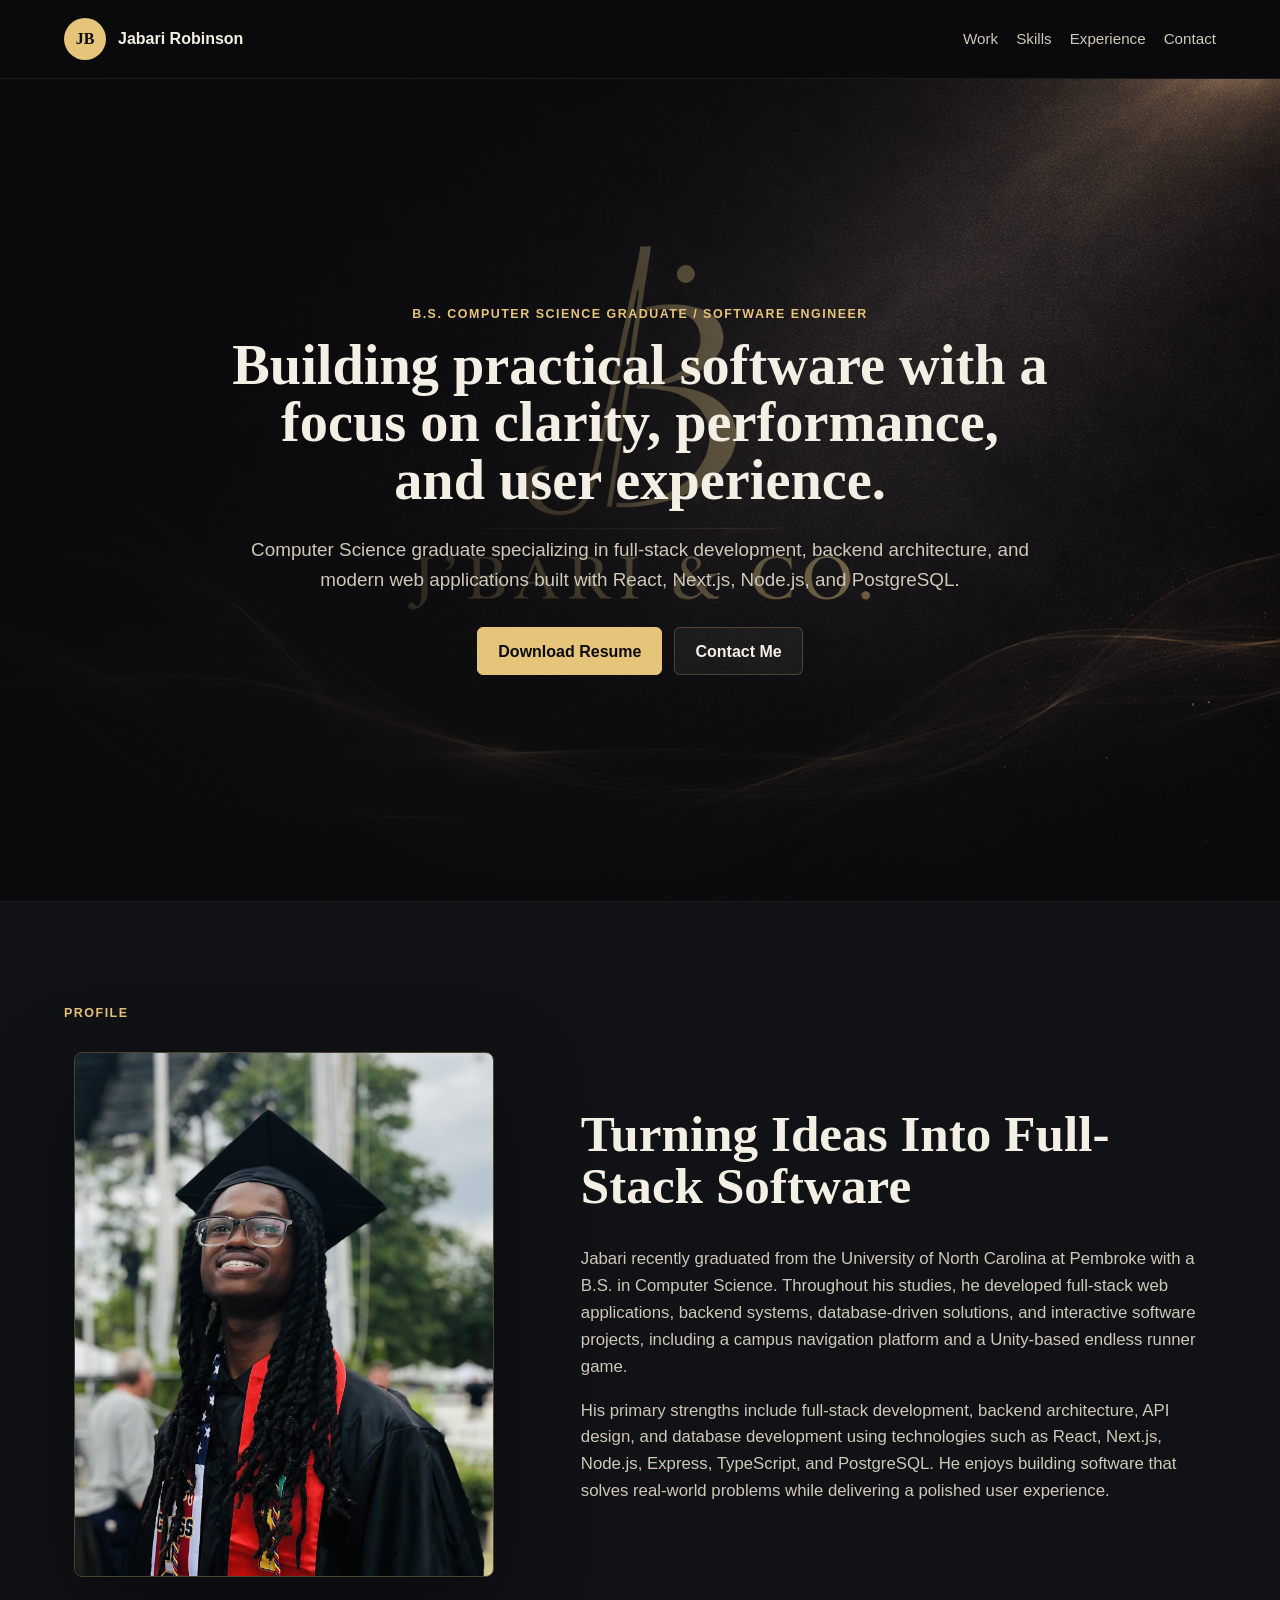
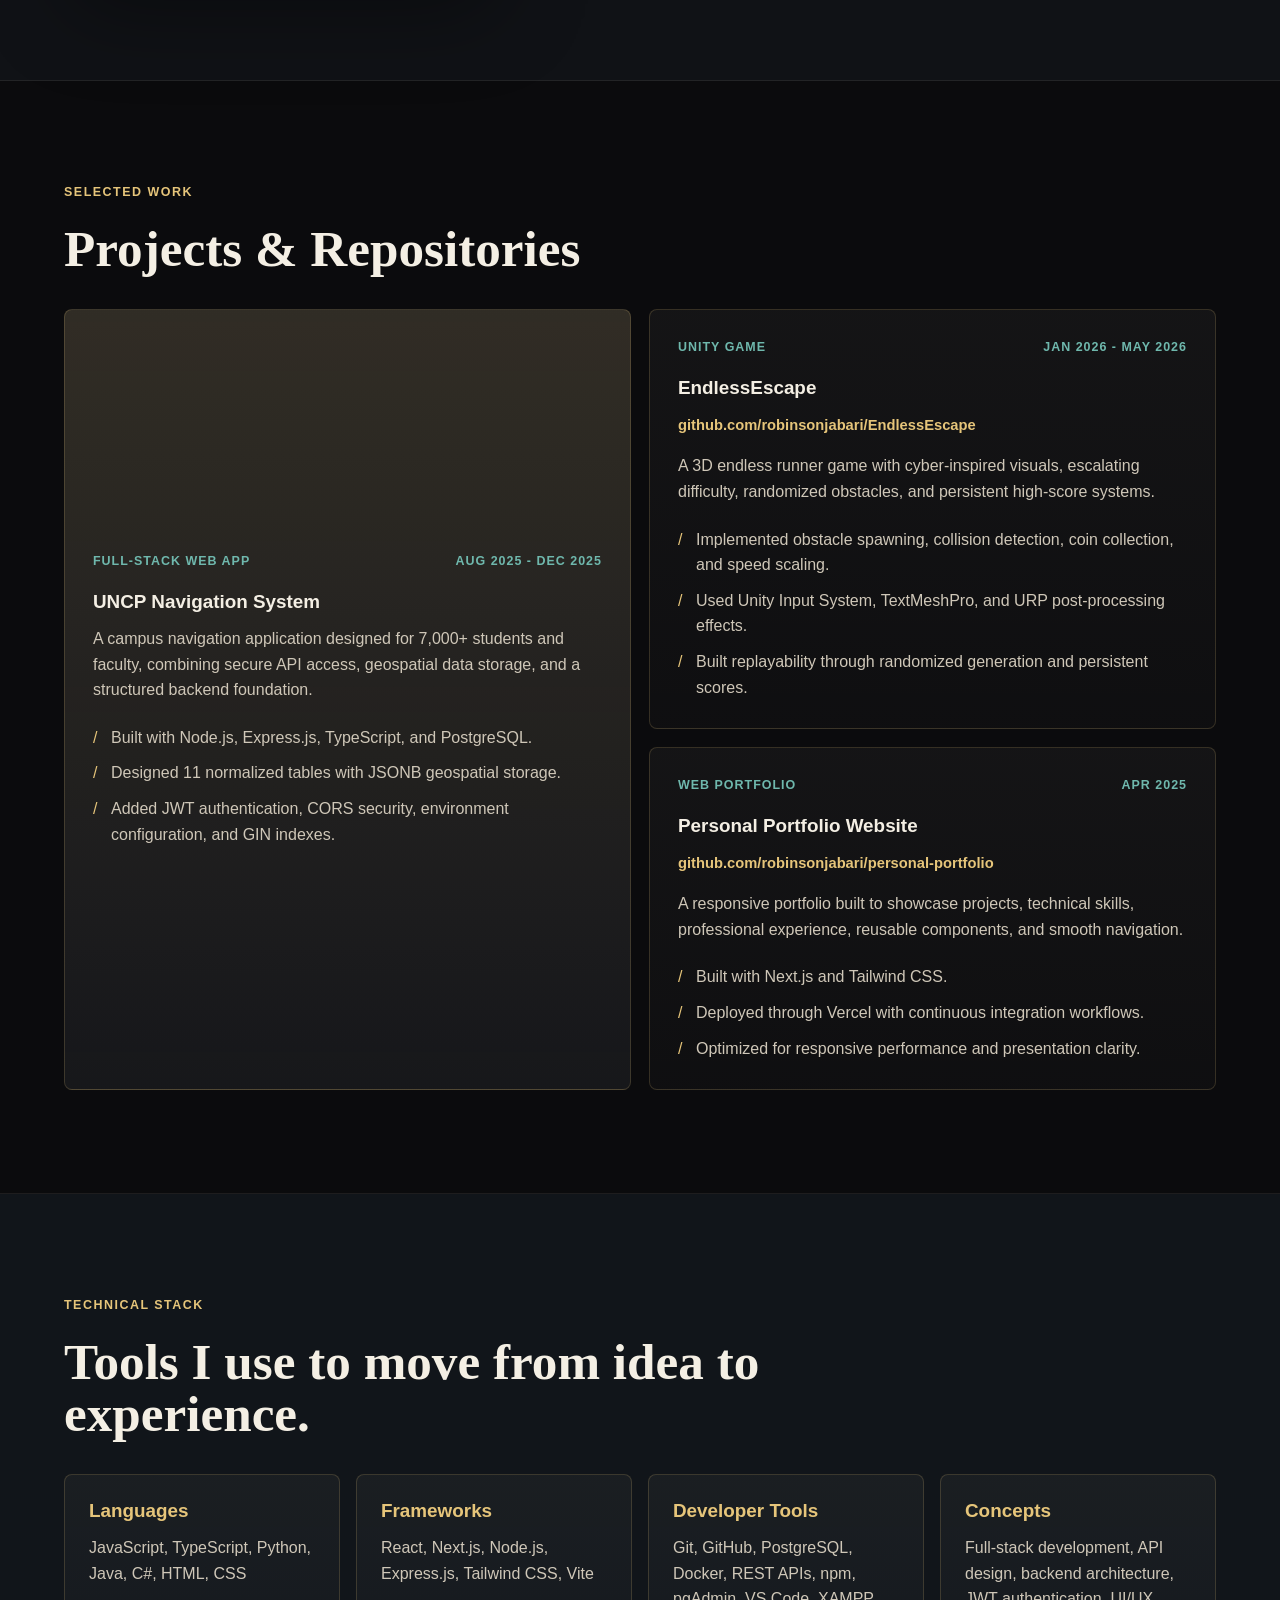
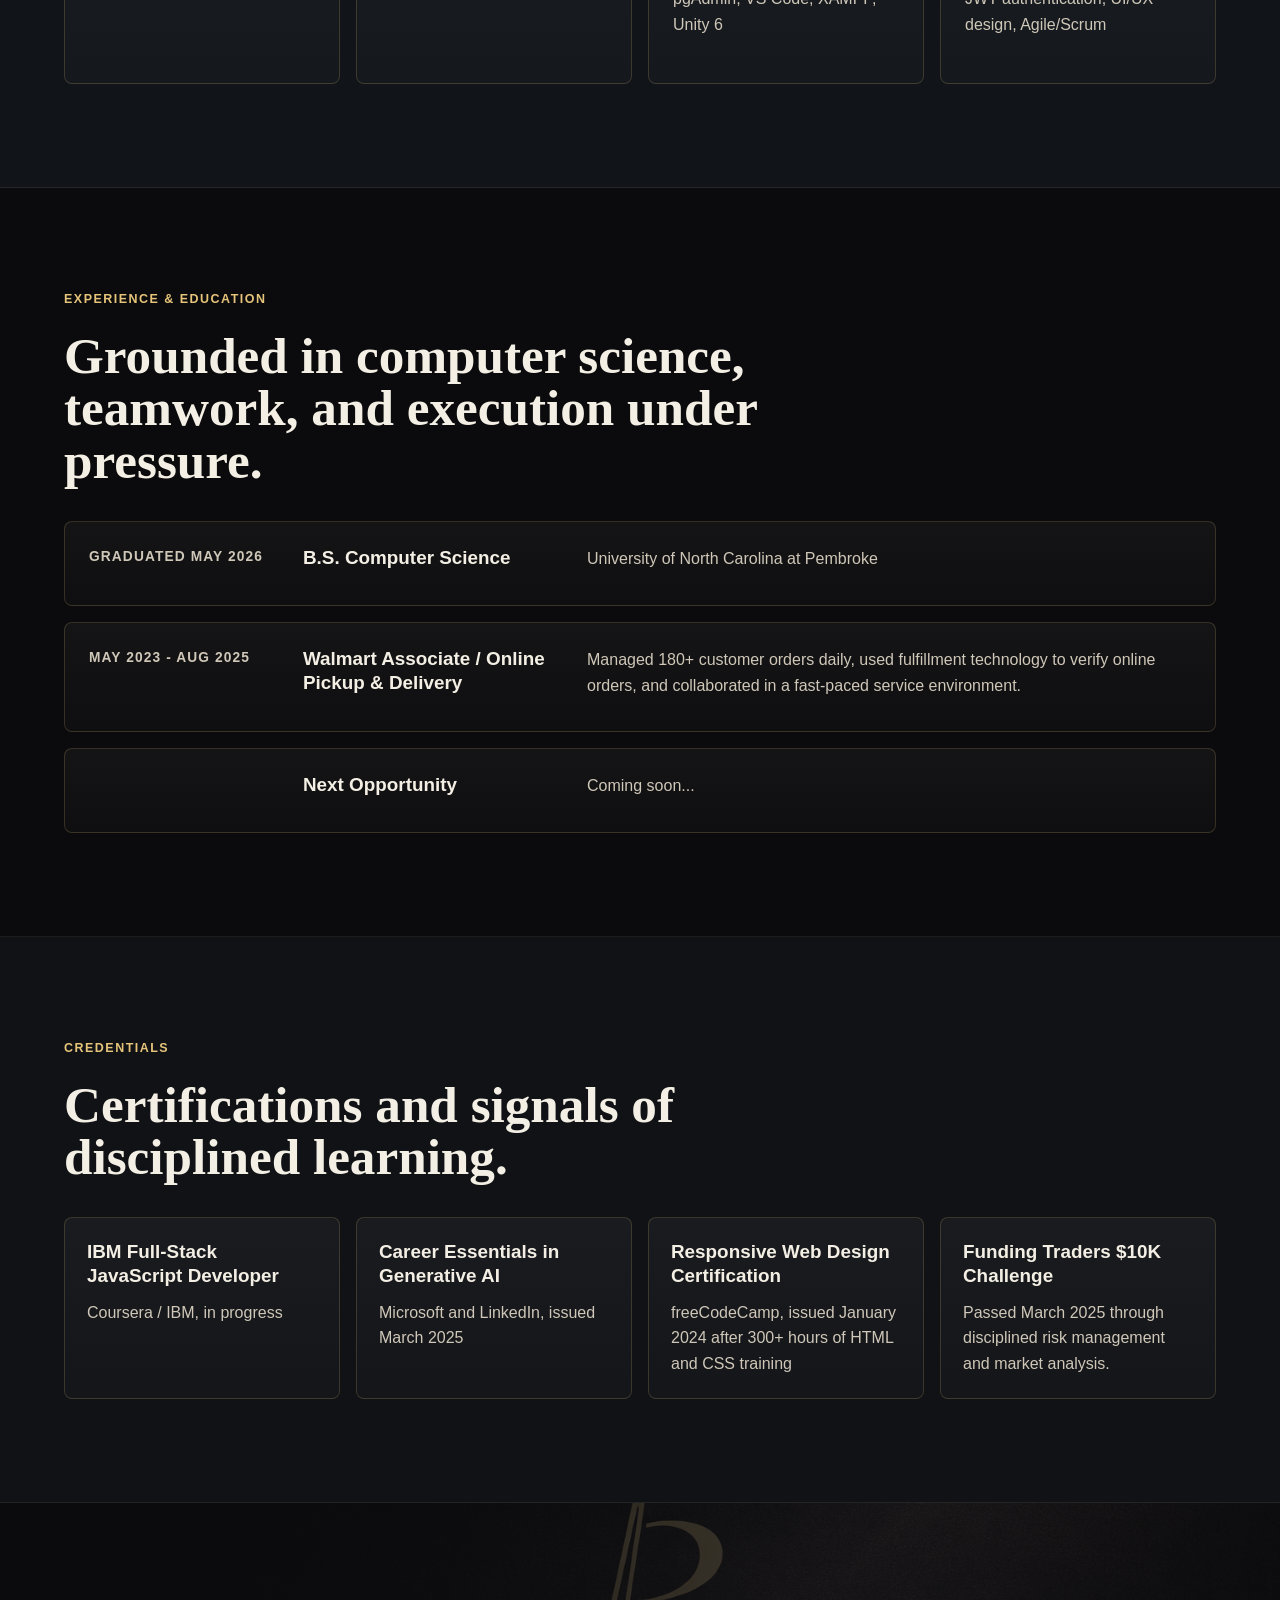
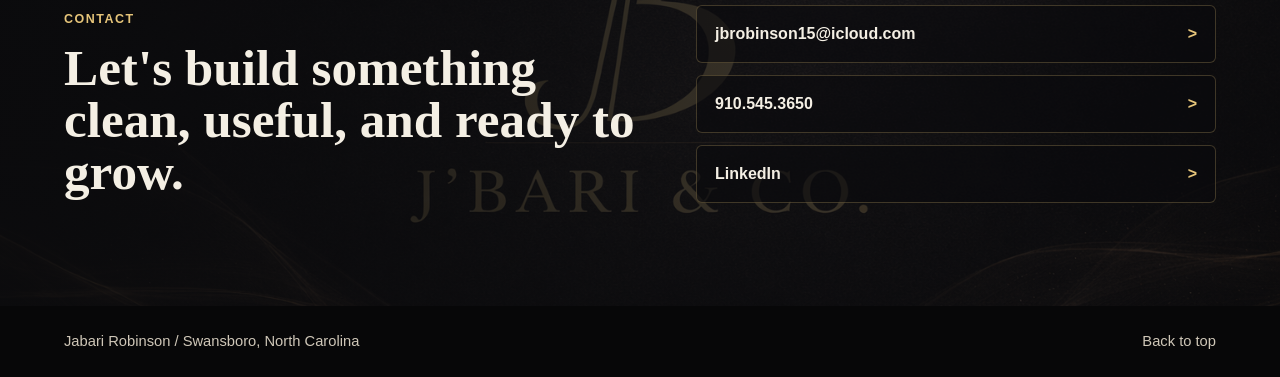
==== personal-portfolio/index.html @ b69e97e4 "Add files via upload Uploading updated portfolio files" ====
﻿<!doctype html>
<html lang="en">
  <head>
    <meta charset="UTF-8" />
    <meta name="viewport" content="width=device-width, initial-scale=1.0" />
    <meta
      name="description"
      content="Portfolio for Jabari Robinson, full-stack developer and computer science graduate."
    />
    <title>Jabari Robinson | Full-Stack Developer</title>
    <link rel="stylesheet" href="styles.css" />
  </head>
  <body>
    <header class="site-header" aria-label="Primary navigation">
      <a class="brand" href="#top" aria-label="Jabari Robinson home">
        <span class="brand-mark">JB</span>
        <span>Jabari Robinson</span>
      </a>
      <nav class="nav-links" aria-label="Portfolio sections">
        <a href="#work">Work</a>
        <a href="#skills">Skills</a>
        <a href="#experience">Experience</a>
        <a href="#contact">Contact</a>
      </nav>
    </header>

    <main id="top">
      <section class="hero" aria-labelledby="hero-title">
        <div class="hero-media" aria-hidden="true"></div>
        <div class="hero-content">
          <p class="eyebrow">
            B.S. Computer Science Graduate / Software Engineer
          </p>
          <h1 id="hero-title">
            Building practical software with a focus on clarity, performance,
            and user experience.
          </h1>
          <p class="hero-copy">
            Computer Science graduate specializing in full-stack development,
            backend architecture, and modern web applications built with React,
            Next.js, Node.js, and PostgreSQL.
          </p>
          <div class="hero-actions" aria-label="Primary actions">
            <a
              class="button primary"
              href="assets/Jabari-Robinson-Resume.pdf"
              download
              >Download Resume</a
            >
            <a class="button secondary" href="mailto:jbrobinson15@icloud.com"
              >Contact Me</a
            >
          </div>
        </div>
      </section>

      <section class="section intro-section" aria-labelledby="intro-title">
        <div class="intro-heading">
          <p class="eyebrow">Profile</p>
        </div>
        <div class="intro-layout">
          <figure class="intro-photo">
            <img
              src="assets/grad-pic.jpg"
              alt="Jabari Robinson in graduation cap and gown"
            />
          </figure>
          <div class="intro-content">
            <div class="section-heading">
              <h2 id="intro-title">Turning Ideas Into Full-Stack Software</h2>
            </div>
            <div class="intro-copy">
              <p>
                Jabari recently graduated from the University of North Carolina
                at Pembroke with a B.S. in Computer Science. Throughout his
                studies, he developed full-stack web applications, backend
                systems, database-driven solutions, and interactive software
                projects, including a campus navigation platform and a
                Unity-based endless runner game.
              </p>
              <p>
                His primary strengths include full-stack development, backend
                architecture, API design, and database development using
                technologies such as React, Next.js, Node.js, Express,
                TypeScript, and PostgreSQL. He enjoys building software that
                solves real-world problems while delivering a polished user
                experience.
              </p>
            </div>
          </div>
        </div>
      </section>
      <section
        class="section work-section"
        id="work"
        aria-labelledby="work-title"
      >
        <div class="section-heading">
          <p class="eyebrow">Selected Work</p>
          <h2 id="work-title">Projects & Repositories</h2>
        </div>

        <div class="project-grid">
          <article class="project-card feature-card">
            <div class="project-meta">
              <span>Full-Stack Web App</span>
              <span>Aug 2025 - Dec 2025</span>
            </div>
            <h3>UNCP Navigation System</h3>
            <p>
              A campus navigation application designed for 7,000+ students and
              faculty, combining secure API access, geospatial data storage, and
              a structured backend foundation.
            </p>
            <ul class="impact-list">
              <li>
                Built with Node.js, Express.js, TypeScript, and PostgreSQL.
              </li>
              <li>
                Designed 11 normalized tables with JSONB geospatial storage.
              </li>
              <li>
                Added JWT authentication, CORS security, environment
                configuration, and GIN indexes.
              </li>
            </ul>
          </article>

          <article class="project-card">
            <div class="project-meta">
              <span>Unity Game</span>
              <span>Jan 2026 - May 2026</span>
            </div>
            <h3>EndlessEscape</h3>
            <a
              class="project-link"
              href="https://github.com/robinsonjabari/EndlessEscape"
              target="_blank"
              rel="noreferrer"
              >github.com/robinsonjabari/EndlessEscape</a
            >
            <p>
              A 3D endless runner game with cyber-inspired visuals, escalating
              difficulty, randomized obstacles, and persistent high-score
              systems.
            </p>
            <ul class="impact-list">
              <li>
                Implemented obstacle spawning, collision detection, coin
                collection, and speed scaling.
              </li>
              <li>
                Used Unity Input System, TextMeshPro, and URP post-processing
                effects.
              </li>
              <li>
                Built replayability through randomized generation and persistent
                scores.
              </li>
            </ul>
          </article>

          <article class="project-card">
            <div class="project-meta">
              <span>Web Portfolio</span>
              <span>Apr 2025</span>
            </div>
            <h3>Personal Portfolio Website</h3>
            <a
              class="project-link"
              href="https://robinsonjabari.github.io/personal-portfolio/"
              target="_blank"
              rel="noreferrer"
              >github.com/robinsonjabari/personal-portfolio</a
            >
            <p>
              A responsive portfolio built to showcase projects, technical
              skills, professional experience, reusable components, and smooth
              navigation.
            </p>
            <ul class="impact-list">
              <li>Built with Next.js and Tailwind CSS.</li>
              <li>
                Deployed through Vercel with continuous integration workflows.
              </li>
              <li>
                Optimized for responsive performance and presentation clarity.
              </li>
            </ul>
          </article>
        </div>
      </section>

      <section
        class="section skills-section"
        id="skills"
        aria-labelledby="skills-title"
      >
        <div class="section-heading">
          <p class="eyebrow">Technical Stack</p>
          <h2 id="skills-title">
            Tools I use to move from idea to experience.
          </h2>
        </div>
        <div class="skills-grid">
          <div class="skill-panel">
            <h3>Languages</h3>
            <p>JavaScript, TypeScript, Python, Java, C#, HTML, CSS</p>
          </div>
          <div class="skill-panel">
            <h3>Frameworks</h3>
            <p>React, Next.js, Node.js, Express.js, Tailwind CSS, Vite</p>
          </div>
          <div class="skill-panel">
            <h3>Developer Tools</h3>
            <p>
              Git, GitHub, PostgreSQL, Docker, REST APIs, npm, pgAdmin, VS Code,
              XAMPP, Unity 6
            </p>
          </div>
          <div class="skill-panel">
            <h3>Concepts</h3>
            <p>
              Full-stack development, API design, backend architecture, JWT
              authentication, UI/UX design, Agile/Scrum
            </p>
          </div>
        </div>
      </section>

      <section
        class="section timeline-section"
        id="experience"
        aria-labelledby="experience-title"
      >
        <div class="section-heading">
          <p class="eyebrow">Experience & Education</p>
          <h2 id="experience-title">
            Grounded in computer science, teamwork, and execution under
            pressure.
          </h2>
        </div>

        <div class="timeline">
          <article class="timeline-item">
            <p class="timeline-date">Graduated May 2026</p>
            <h3>B.S. Computer Science</h3>
            <p>University of North Carolina at Pembroke</p>
          </article>
          <article class="timeline-item">
            <p class="timeline-date">May 2023 - Aug 2025</p>
            <h3>Walmart Associate / Online Pickup & Delivery</h3>
            <p>
              Managed 180+ customer orders daily, used fulfillment technology to
              verify online orders, and collaborated in a fast-paced service
              environment.
            </p>
          </article>
          <article class="timeline-item">
            <p class="timeline-date"></p>
            <h3>Next Opportunity</h3>
            <p>Coming soon...</p>
          </article>
        </div>
      </section>

      <section
        class="section credentials-section"
        aria-labelledby="credentials-title"
      >
        <div class="section-heading">
          <p class="eyebrow">Credentials</p>
          <h2 id="credentials-title">
            Certifications and signals of disciplined learning.
          </h2>
        </div>
        <div class="credential-list">
          <article>
            <h3>IBM Full-Stack JavaScript Developer</h3>
            <p>Coursera / IBM, in progress</p>
          </article>
          <article>
            <h3>Career Essentials in Generative AI</h3>
            <p>Microsoft and LinkedIn, issued March 2025</p>
          </article>
          <article>
            <h3>Responsive Web Design Certification</h3>
            <p>
              freeCodeCamp, issued January 2024 after 300+ hours of HTML and CSS
              training
            </p>
          </article>
          <article>
            <h3>Funding Traders $10K Challenge</h3>
            <p>
              Passed March 2025 through disciplined risk management and market
              analysis.
            </p>
          </article>
        </div>
      </section>

      <section
        class="contact-section"
        id="contact"
        aria-labelledby="contact-title"
      >
        <div>
          <p class="eyebrow">Contact</p>
          <h2 id="contact-title">
            Let's build something clean, useful, and ready to grow.
          </h2>
        </div>
        <div class="contact-actions">
          <a href="mailto:jbrobinson15@icloud.com">jbrobinson15@icloud.com</a>
          <a href="tel:+19105453650">910.545.3650</a>
          <a
            href="https://www.linkedin.com/in/robinson-jabari/"
            target="_blank"
            rel="noreferrer"
            >LinkedIn</a
          >
        </div>
      </section>
    </main>

    <footer class="site-footer">
      <p>Jabari Robinson / Swansboro, North Carolina</p>
      <a href="#top">Back to top</a>
    </footer>
  </body>
</html>
---- personal-portfolio/styles.css ----
﻿/* Theme colors and reusable design tokens. */
:root {
  --ink: #0b0b0d;
  --ink-soft: #15171b;
  --paper: #f4efe4;
  --paper-muted: #cfc7b8;
  --gold: #e6c57a;
  --gold-deep: #9a7332;
  --teal: #6fb8ad;
  --line: rgba(230, 197, 122, 0.24);
  --shadow: rgba(0, 0, 0, 0.4);
}

* {
  box-sizing: border-box;
}

html {
  scroll-behavior: smooth;
}

body {
  margin: 0;
  color: var(--paper);
  background: var(--ink);
  font-family: Inter, "Segoe UI", Arial, sans-serif;
  line-height: 1.6;
}

a {
  color: inherit;
  text-decoration: none;
}

.site-header {
  position: sticky;
  top: 0;
  z-index: 10;
  display: flex;
  align-items: center;
  justify-content: space-between;
  gap: 24px;
  padding: 18px clamp(20px, 5vw, 72px);
  background: rgba(11, 11, 13, 0.88);
  border-bottom: 1px solid rgba(244, 239, 228, 0.08);
  backdrop-filter: blur(18px);
}

.brand {
  display: inline-flex;
  align-items: center;
  gap: 12px;
  font-weight: 800;
  letter-spacing: 0;
}

.brand-mark {
  display: grid;
  width: 42px;
  height: 42px;
  place-items: center;
  color: var(--ink);
  background: var(--gold);
  border-radius: 50%;
  font-family: Georgia, "Times New Roman", serif;
  font-size: 1rem;
}

.nav-links {
  display: flex;
  flex-wrap: wrap;
  justify-content: flex-end;
  gap: 18px;
  color: var(--paper-muted);
  font-size: 0.95rem;
}

.nav-links a:hover,
.site-footer a:hover,
.contact-actions a:hover {
  color: var(--gold);
}

.hero {
  position: relative;
  min-height: calc(100vh - 77px);
  display: grid;
  align-items: center;
  overflow: hidden;
  padding: clamp(48px, 7vw, 92px) clamp(20px, 5vw, 72px);
  border-bottom: 1px solid rgba(244, 239, 228, 0.08);
}

.hero-media {
  position: absolute;
  inset: 0;
  background:
    linear-gradient(
      90deg,
      rgba(11, 11, 13, 0.98) 0%,
      rgba(11, 11, 13, 0.78) 44%,
      rgba(11, 11, 13, 0.18) 100%
    ),
    linear-gradient(0deg, rgba(11, 11, 13, 0.92) 0%, rgba(11, 11, 13, 0) 34%),
    url("assets/jbari-theme.png") center / cover no-repeat;
  transform: scale(1.01);
}

.hero-content {
  position: relative;
  width: min(980px, 100%);
  margin: 0 auto;
  text-align: center;
}

.eyebrow {
  margin: 0 0 12px;
  color: var(--gold);
  font-size: 0.78rem;
  font-weight: 800;
  letter-spacing: 0.12em;
  text-transform: uppercase;
}

h1,
h2,
h3,
p {
  overflow-wrap: anywhere;
}

h1,
h2 {
  margin: 0;
  font-family: Georgia, "Times New Roman", serif;
  line-height: 1.02;
  letter-spacing: 0;
}

h1 {
  max-width: 820px;
  margin: 0 auto;
  text-align: center;
  font-size: clamp(1.9rem, 4.4vw, 3.7rem);
}

h2 {
  max-width: 780px;
  font-size: clamp(2rem, 4vw, 4rem);
}

h3 {
  margin: 0 0 12px;
  color: var(--paper);
  font-size: 1.18rem;
  line-height: 1.25;
}

.hero-copy {
  max-width: 780px;
  margin: 26px auto 0;
  color: var(--paper-muted);
  font-size: clamp(1rem, 2vw, 1.18rem);
  text-align: center;
}

.hero-actions {
  display: flex;
  flex-wrap: wrap;
  justify-content: center;
  gap: 12px;
  margin-top: 32px;
}

.button {
  display: inline-flex;
  align-items: center;
  justify-content: center;
  min-height: 48px;
  padding: 0 20px;
  border: 1px solid var(--line);
  border-radius: 6px;
  font-weight: 800;
}

.button.primary {
  color: var(--ink);
  background: var(--gold);
  border-color: var(--gold);
}

.button.secondary {
  color: var(--paper);
  background: rgba(244, 239, 228, 0.05);
}

.hero-stats {
  display: grid;
  grid-template-columns: repeat(3, minmax(0, 1fr));
  gap: 14px;
  max-width: 990px;
  margin: 44px auto 0;
  text-align: center;
}

.hero-stats div {
  min-height: 132px;
  padding: 18px;
  border: 1px solid var(--line);
  border-radius: 8px;
  background: rgba(11, 11, 13, 0.62);
  box-shadow: 0 24px 80px var(--shadow);
}

.hero-stats dt {
  color: var(--gold);
  font-family: Georgia, "Times New Roman", serif;
  font-size: 2rem;
  font-weight: 700;
}

.hero-stats dd {
  margin: 8px 0 0;
  color: var(--paper-muted);
  font-size: 0.92rem;
}

.section {
  padding: clamp(64px, 8vw, 112px) clamp(20px, 5vw, 72px);
  border-bottom: 1px solid rgba(244, 239, 228, 0.08);
}

.section-heading {
  display: grid;
  gap: 8px;
  margin-bottom: 34px;
}

.intro-section {
  background: #101216;
}

.intro-heading,
.intro-layout {
  width: min(1180px, 100%);
  margin: 0 auto;
}

.intro-heading {
  margin-bottom: 28px;
}

.intro-layout {
  display: grid;
  grid-template-columns: minmax(280px, 440px) minmax(0, 720px);
  gap: clamp(32px, 6vw, 88px);
  align-items: center;
}

.intro-photo {
  width: min(100%, 420px);
  margin: 0 auto;
}

.intro-photo img {
  display: block;
  width: 100%;
  aspect-ratio: 4 / 5;
  object-fit: cover;
  object-position: center top;
  border: 1px solid rgba(230, 197, 122, 0.28);
  border-radius: 8px;
  box-shadow: 0 28px 90px rgba(0, 0, 0, 0.42);
}

.intro-content {
  max-width: 720px;
}

.intro-copy {
  color: var(--paper-muted);
  font-size: 1.05rem;
}

.intro-copy p:first-child {
  margin-top: 0;
}

.work-section {
  background: var(--ink);
}

.project-grid {
  display: grid;
  grid-template-columns: repeat(2, minmax(0, 1fr));
  gap: 18px;
}

.project-card,
.skill-panel,
.timeline-item,
.credential-list article {
  border: 1px solid rgba(230, 197, 122, 0.18);
  border-radius: 8px;
  background: linear-gradient(
    180deg,
    rgba(244, 239, 228, 0.045),
    rgba(244, 239, 228, 0.018)
  );
}

.project-card {
  padding: 28px;
}

.feature-card {
  grid-row: span 2;
  display: flex;
  min-height: 100%;
  flex-direction: column;
  justify-content: center;
  background:
    linear-gradient(
      180deg,
      rgba(230, 197, 122, 0.15),
      rgba(244, 239, 228, 0.025)
    ),
    #111216;
}

.project-meta {
  display: flex;
  flex-wrap: wrap;
  gap: 10px;
  justify-content: space-between;
  margin-bottom: 18px;
  color: var(--teal);
  font-size: 0.78rem;
  font-weight: 800;
  letter-spacing: 0.08em;
  text-transform: uppercase;
}

.project-link {
  display: inline-flex;
  margin: -2px 0 16px;
  color: var(--gold);
  font-size: 0.92rem;
  font-weight: 800;
}

.project-link:hover {
  color: var(--teal);
}

.project-card p,
.skill-panel p,
.timeline-item p,
.credential-list p {
  margin: 0;
  color: var(--paper-muted);
}

.impact-list {
  display: grid;
  gap: 10px;
  margin: 22px 0 0;
  padding: 0;
  color: var(--paper-muted);
  list-style: none;
}

.impact-list li {
  position: relative;
  padding-left: 18px;
}

.impact-list li::before {
  position: absolute;
  left: 0;
  color: var(--gold);
  content: "/";
}

.skills-section {
  background: #11151a;
}

.skills-grid {
  display: grid;
  grid-template-columns: repeat(4, minmax(0, 1fr));
  gap: 16px;
}

.skill-panel {
  min-height: 210px;
  padding: 24px;
}

.skill-panel h3 {
  color: var(--gold);
}

.timeline-section {
  background: var(--ink);
}

.timeline {
  display: grid;
  gap: 16px;
}

.timeline-item {
  display: grid;
  grid-template-columns: 190px minmax(0, 260px) minmax(0, 1fr);
  gap: 24px;
  align-items: start;
  padding: 24px;
}

.timeline-date {
  color: var(--teal);
  font-size: 0.86rem;
  font-weight: 800;
  letter-spacing: 0.08em;
  text-transform: uppercase;
}

.credentials-section {
  background: #101216;
}

.credential-list {
  display: grid;
  grid-template-columns: repeat(4, minmax(0, 1fr));
  gap: 16px;
}

.credential-list article {
  padding: 22px;
}

.contact-section {
  display: grid;
  grid-template-columns: minmax(0, 1fr) minmax(280px, 520px);
  gap: 36px;
  align-items: center;
  padding: clamp(64px, 8vw, 112px) clamp(20px, 5vw, 72px);
  background:
    linear-gradient(90deg, rgba(11, 11, 13, 0.94), rgba(11, 11, 13, 0.72)),
    url("assets/jbari-theme.png") center / cover no-repeat;
}

.contact-actions {
  display: grid;
  gap: 12px;
}

.contact-actions a {
  display: flex;
  min-height: 58px;
  align-items: center;
  justify-content: space-between;
  padding: 0 18px;
  border: 1px solid var(--line);
  border-radius: 6px;
  background: rgba(11, 11, 13, 0.62);
  color: var(--paper);
  font-weight: 800;
}

.contact-actions a::after {
  color: var(--gold);
  content: ">";
}

.site-footer {
  display: flex;
  flex-wrap: wrap;
  justify-content: space-between;
  gap: 16px;
  padding: 24px clamp(20px, 5vw, 72px);
  color: var(--paper-muted);
  background: #070708;
  font-size: 0.92rem;
}

.site-footer p {
  margin: 0;
}

@media (max-width: 1000px) {
  .intro-section,
  .contact-section,
  .project-grid {
    grid-template-columns: 1fr;
  }

  .feature-card {
    grid-row: auto;
  }

  .skills-grid,
  .credential-list {
    grid-template-columns: repeat(2, minmax(0, 1fr));
  }

  .timeline-item {
    grid-template-columns: 1fr;
    gap: 8px;
  }
}

@media (max-width: 700px) {
  .site-header {
    position: static;
    align-items: flex-start;
    flex-direction: column;
  }

  .nav-links {
    justify-content: flex-start;
  }

  .hero {
    min-height: auto;
  }

  .hero-media {
    background:
      linear-gradient(180deg, rgba(11, 11, 13, 0.78), rgba(11, 11, 13, 0.94)),
      url("assets/jbari-theme.png") center / cover no-repeat;
  }

  h1 {
    max-width: 100%;
    font-size: 2rem;
  }

  .hero-stats,
  .skills-grid,
  .credential-list {
    grid-template-columns: 1fr;
  }

  .hero-stats div,
  .skill-panel {
    min-height: auto;
  }

  .project-card {
    padding: 22px;
  }
}
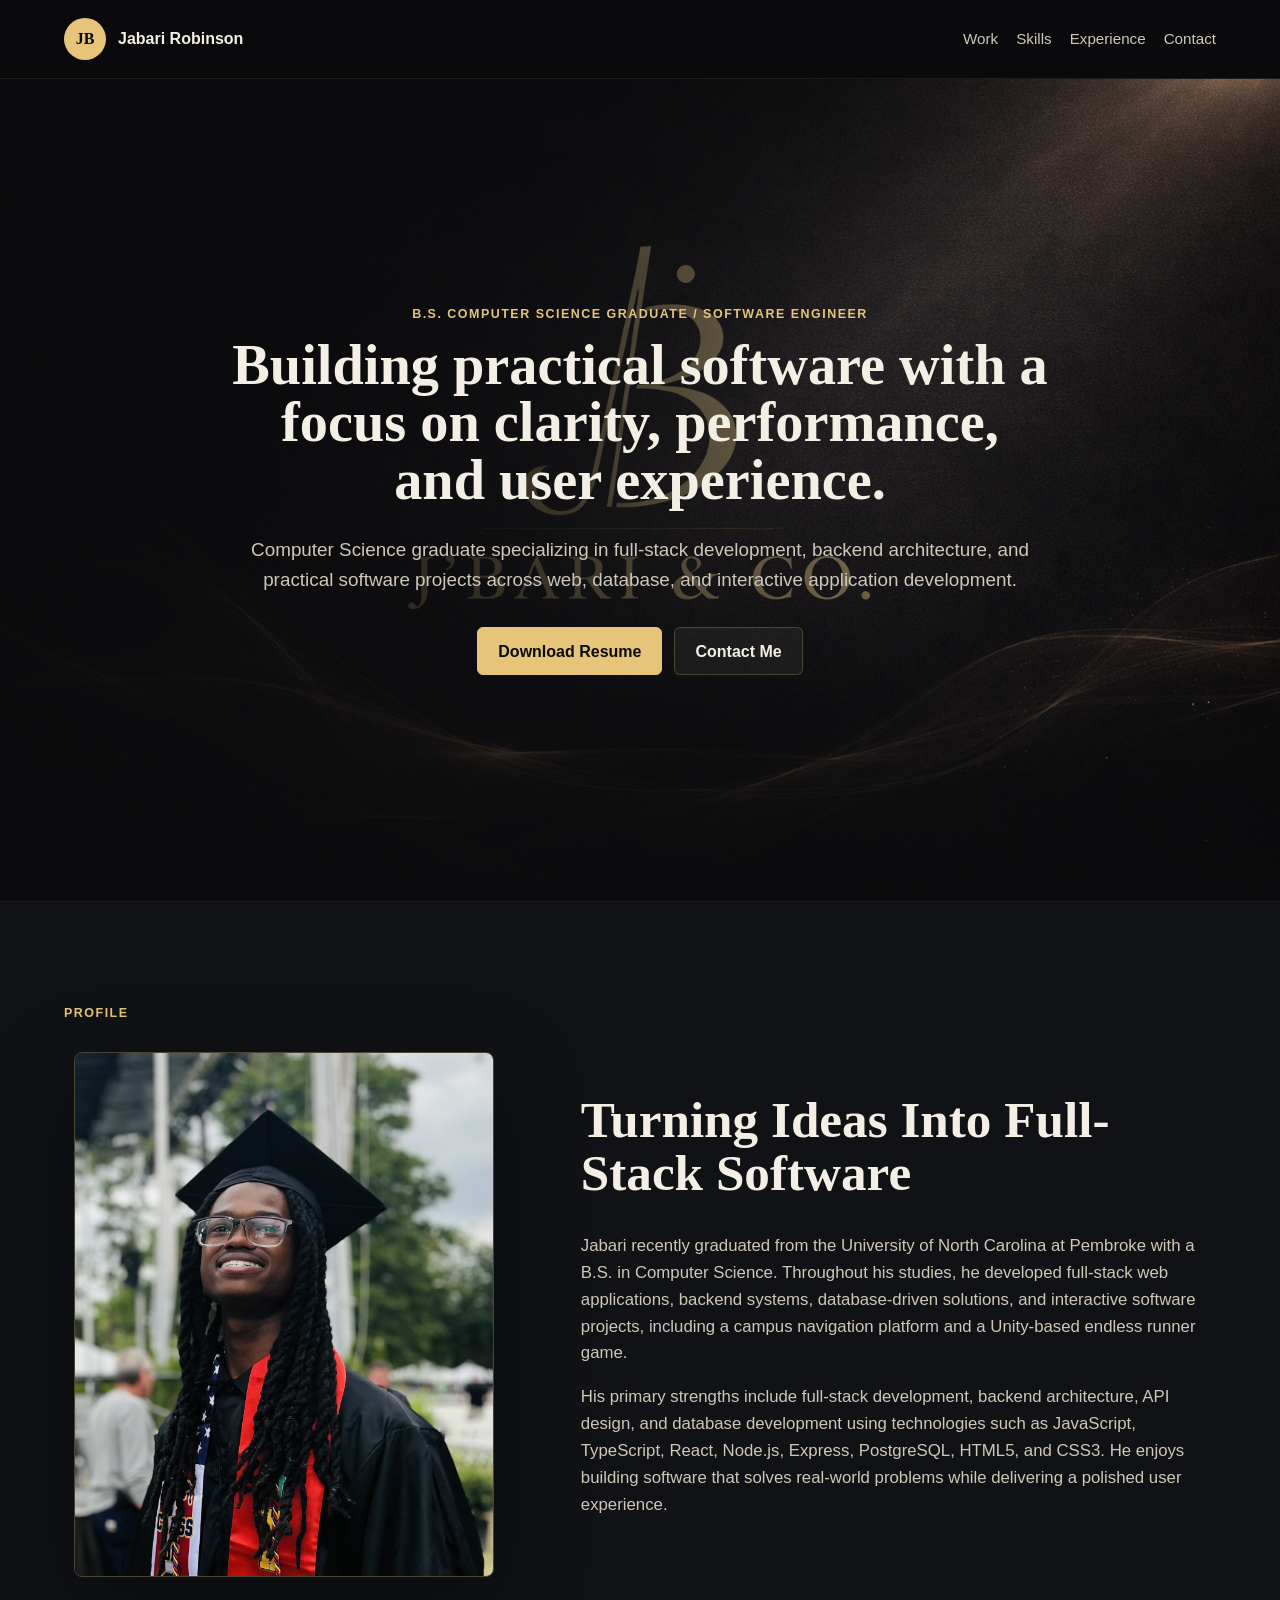
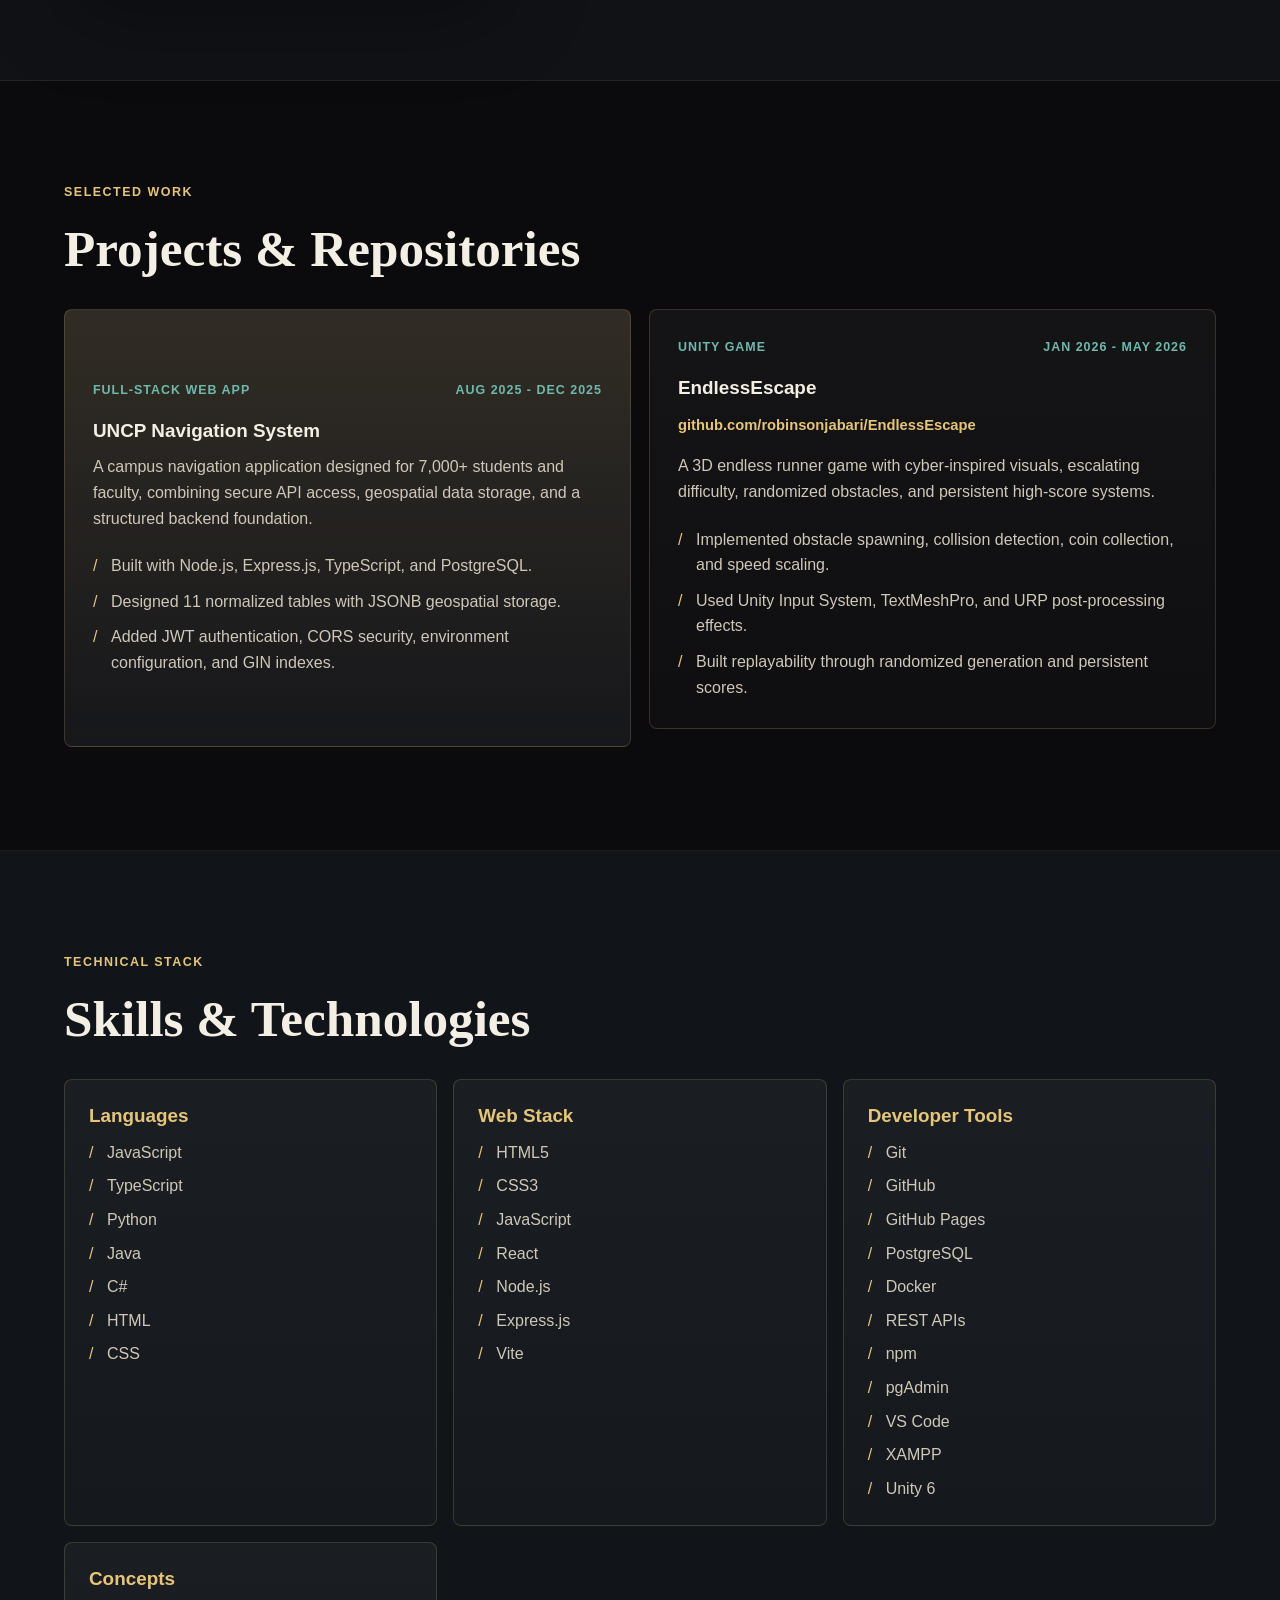
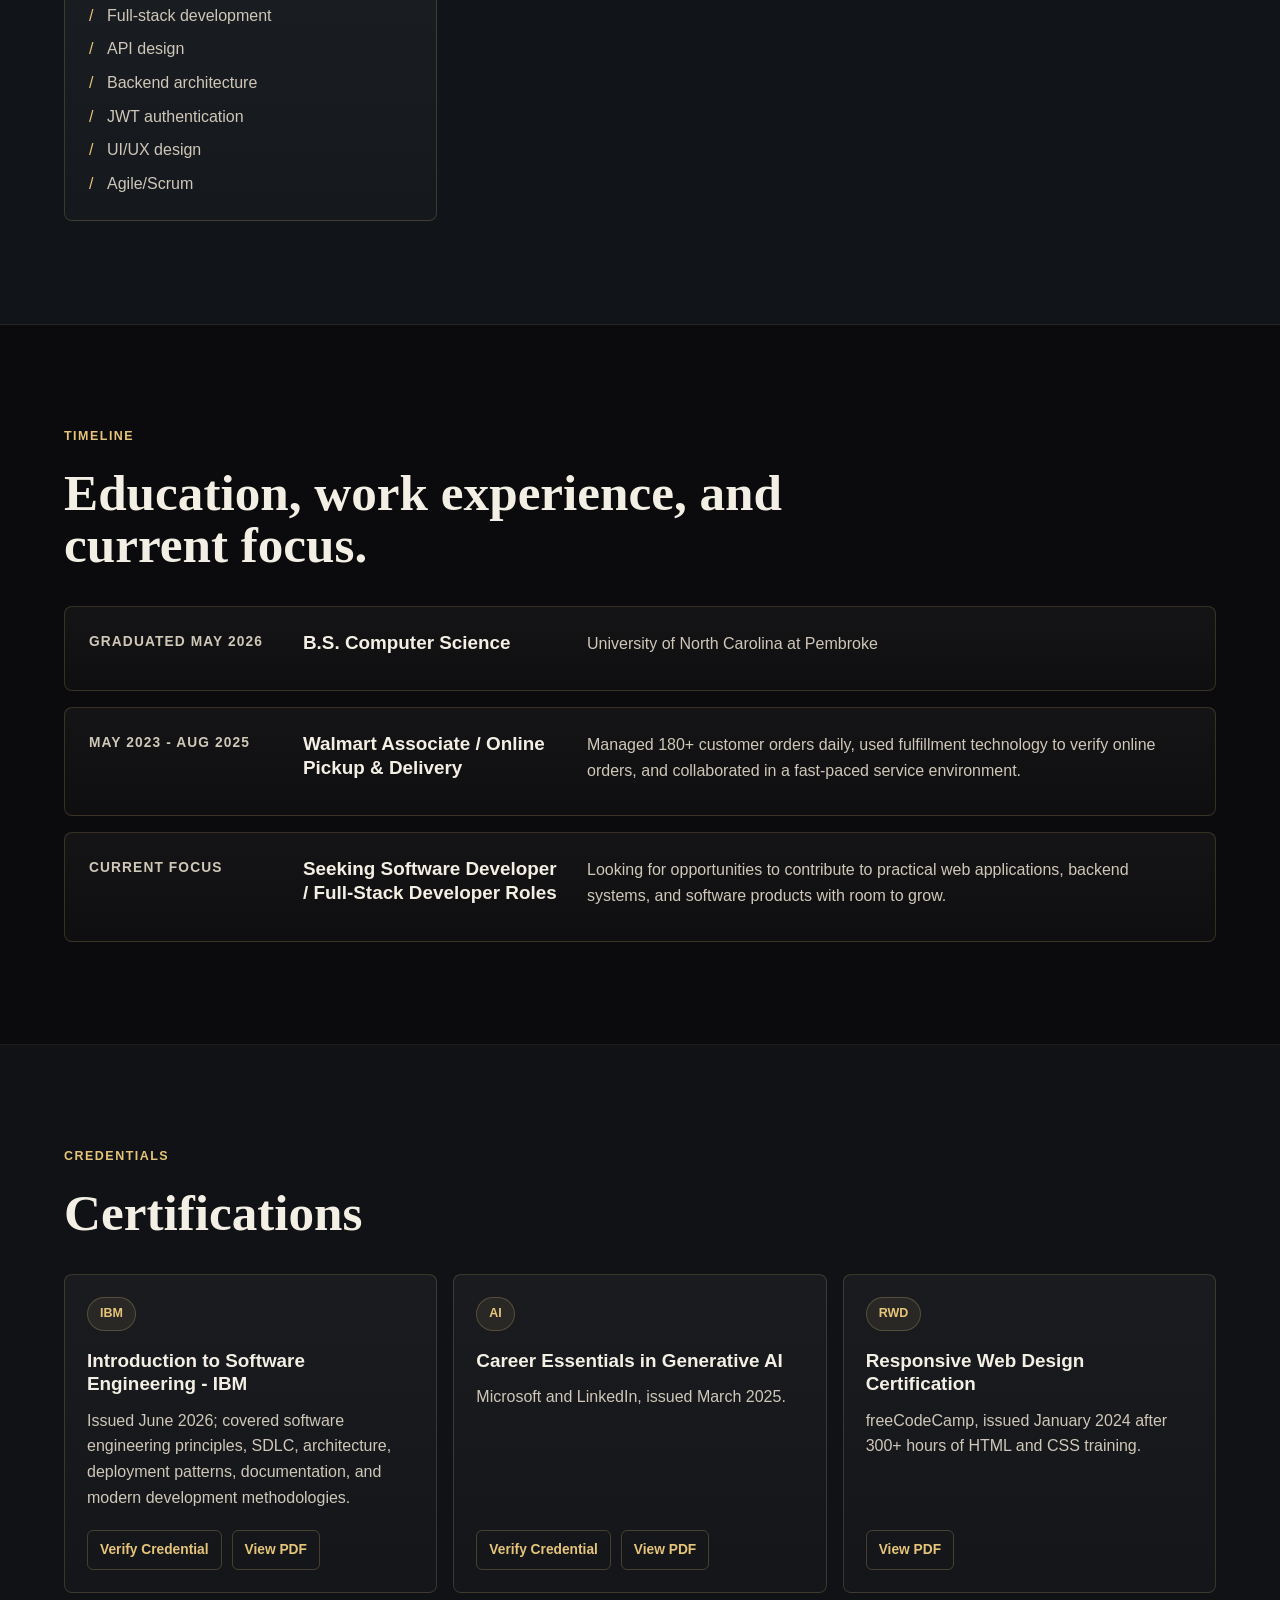
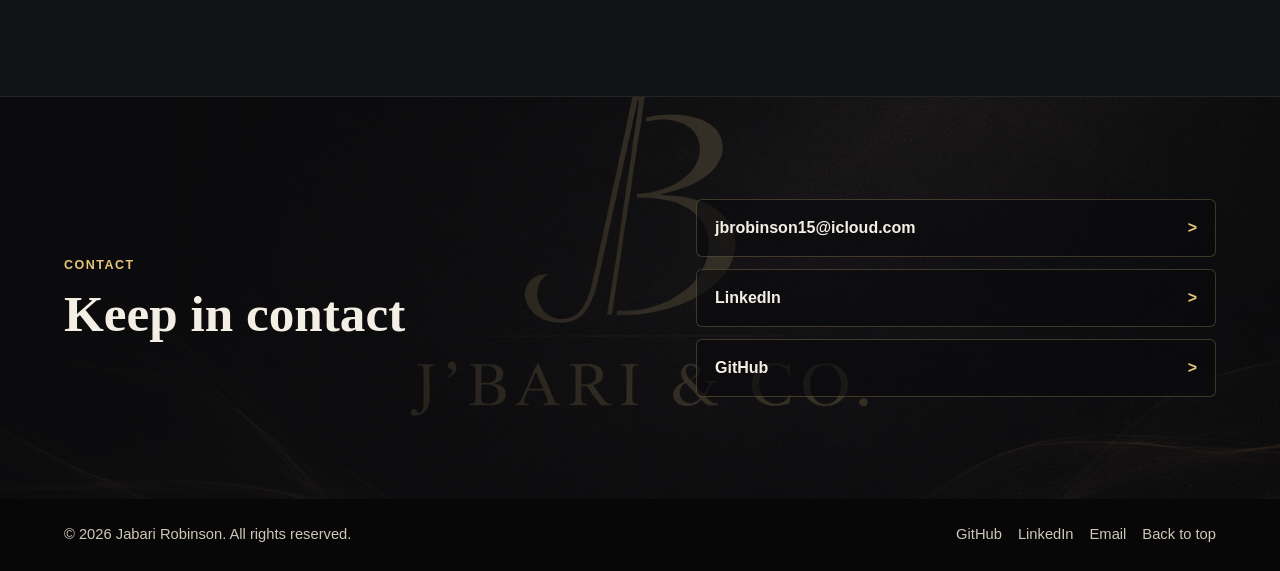
==== commit 656d9136: "Add files via upload Added certifications and proof, fixed some fine details in each sub-section" ====
--- a/personal-portfolio/index.html
+++ b/personal-portfolio/index.html
@@ -37,8 +37,8 @@
           </h1>
           <p class="hero-copy">
             Computer Science graduate specializing in full-stack development,
-            backend architecture, and modern web applications built with React,
-            Next.js, Node.js, and PostgreSQL.
+            backend architecture, and practical software projects across web,
+            database, and interactive application development.
           </p>
           <div class="hero-actions" aria-label="Primary actions">
             <a
@@ -81,10 +81,10 @@
               <p>
                 His primary strengths include full-stack development, backend
                 architecture, API design, and database development using
-                technologies such as React, Next.js, Node.js, Express,
-                TypeScript, and PostgreSQL. He enjoys building software that
-                solves real-world problems while delivering a polished user
-                experience.
+                technologies such as JavaScript, TypeScript, React, Node.js,
+                Express, PostgreSQL, HTML5, and CSS3. He enjoys building
+                software that solves real-world problems while delivering a
+                polished user experience.
               </p>
             </div>
           </div>
@@ -159,35 +159,6 @@
               </li>
             </ul>
           </article>
-
-          <article class="project-card">
-            <div class="project-meta">
-              <span>Web Portfolio</span>
-              <span>Apr 2025</span>
-            </div>
-            <h3>Personal Portfolio Website</h3>
-            <a
-              class="project-link"
-              href="https://robinsonjabari.github.io/personal-portfolio/"
-              target="_blank"
-              rel="noreferrer"
-              >github.com/robinsonjabari/personal-portfolio</a
-            >
-            <p>
-              A responsive portfolio built to showcase projects, technical
-              skills, professional experience, reusable components, and smooth
-              navigation.
-            </p>
-            <ul class="impact-list">
-              <li>Built with Next.js and Tailwind CSS.</li>
-              <li>
-                Deployed through Vercel with continuous integration workflows.
-              </li>
-              <li>
-                Optimized for responsive performance and presentation clarity.
-              </li>
-            </ul>
-          </article>
         </div>
       </section>
 
@@ -198,32 +169,59 @@
       >
         <div class="section-heading">
           <p class="eyebrow">Technical Stack</p>
-          <h2 id="skills-title">
-            Tools I use to move from idea to experience.
-          </h2>
+          <h2 id="skills-title">Skills & Technologies</h2>
         </div>
         <div class="skills-grid">
           <div class="skill-panel">
             <h3>Languages</h3>
-            <p>JavaScript, TypeScript, Python, Java, C#, HTML, CSS</p>
+            <ul class="skill-list">
+              <li>JavaScript</li>
+              <li>TypeScript</li>
+              <li>Python</li>
+              <li>Java</li>
+              <li>C#</li>
+              <li>HTML</li>
+              <li>CSS</li>
+            </ul>
           </div>
           <div class="skill-panel">
-            <h3>Frameworks</h3>
-            <p>React, Next.js, Node.js, Express.js, Tailwind CSS, Vite</p>
+            <h3>Web Stack</h3>
+            <ul class="skill-list">
+              <li>HTML5</li>
+              <li>CSS3</li>
+              <li>JavaScript</li>
+              <li>React</li>
+              <li>Node.js</li>
+              <li>Express.js</li>
+              <li>Vite</li>
+            </ul>
           </div>
           <div class="skill-panel">
             <h3>Developer Tools</h3>
-            <p>
-              Git, GitHub, PostgreSQL, Docker, REST APIs, npm, pgAdmin, VS Code,
-              XAMPP, Unity 6
-            </p>
+            <ul class="skill-list">
+              <li>Git</li>
+              <li>GitHub</li>
+              <li>GitHub Pages</li>
+              <li>PostgreSQL</li>
+              <li>Docker</li>
+              <li>REST APIs</li>
+              <li>npm</li>
+              <li>pgAdmin</li>
+              <li>VS Code</li>
+              <li>XAMPP</li>
+              <li>Unity 6</li>
+            </ul>
           </div>
           <div class="skill-panel">
             <h3>Concepts</h3>
-            <p>
-              Full-stack development, API design, backend architecture, JWT
-              authentication, UI/UX design, Agile/Scrum
-            </p>
+            <ul class="skill-list">
+              <li>Full-stack development</li>
+              <li>API design</li>
+              <li>Backend architecture</li>
+              <li>JWT authentication</li>
+              <li>UI/UX design</li>
+              <li>Agile/Scrum</li>
+            </ul>
           </div>
         </div>
       </section>
@@ -234,10 +232,9 @@
         aria-labelledby="experience-title"
       >
         <div class="section-heading">
-          <p class="eyebrow">Experience & Education</p>
+          <p class="eyebrow">Timeline</p>
           <h2 id="experience-title">
-            Grounded in computer science, teamwork, and execution under
-            pressure.
+            Education, work experience, and current focus.
           </h2>
         </div>
 
@@ -257,9 +254,13 @@
             </p>
           </article>
           <article class="timeline-item">
-            <p class="timeline-date"></p>
-            <h3>Next Opportunity</h3>
-            <p>Coming soon...</p>
+            <p class="timeline-date">Current Focus</p>
+            <h3>Seeking Software Developer / Full-Stack Developer Roles</h3>
+            <p>
+              Looking for opportunities to contribute to practical web
+              applications, backend systems, and software products with room to
+              grow.
+            </p>
           </article>
         </div>
       </section>
@@ -270,32 +271,66 @@
       >
         <div class="section-heading">
           <p class="eyebrow">Credentials</p>
-          <h2 id="credentials-title">
-            Certifications and signals of disciplined learning.
-          </h2>
+          <h2 id="credentials-title">Certifications</h2>
         </div>
         <div class="credential-list">
-          <article>
-            <h3>IBM Full-Stack JavaScript Developer</h3>
-            <p>Coursera / IBM, in progress</p>
-          </article>
-          <article>
+          <article class="credential-card">
+            <div class="credential-badge">IBM</div>
+            <h3>Introduction to Software Engineering - IBM</h3>
+            <p>
+              Issued June 2026; covered software engineering principles, SDLC,
+              architecture, deployment patterns, documentation, and modern
+              development methodologies.
+            </p>
+            <div class="credential-actions">
+              <a
+                href="https://www.coursera.org/account/accomplishments/verify/8UNHZU8LC9WD"
+                target="_blank"
+                rel="noreferrer"
+                >Verify Credential</a
+              >
+              <a
+                href="assets/certifications/ibm-software-engineering.pdf"
+                target="_blank"
+                rel="noreferrer"
+                >View PDF</a
+              >
+            </div>
+          </article>
+          <article class="credential-card">
+            <div class="credential-badge">AI</div>
             <h3>Career Essentials in Generative AI</h3>
-            <p>Microsoft and LinkedIn, issued March 2025</p>
-          </article>
-          <article>
+            <p>Microsoft and LinkedIn, issued March 2025.</p>
+            <div class="credential-actions">
+              <a
+                href="https://www.linkedin.com/learning/certificates/0918a9a18af88dd68f458b922f0c6e29e7cab13c955c4662b602efaa4e43473a?trk=share_certificate"
+                target="_blank"
+                rel="noreferrer"
+                >Verify Credential</a
+              >
+              <a
+                href="assets/certifications/generative-ai-microsoft-linkedin.pdf"
+                target="_blank"
+                rel="noreferrer"
+                >View PDF</a
+              >
+            </div>
+          </article>
+          <article class="credential-card">
+            <div class="credential-badge">RWD</div>
             <h3>Responsive Web Design Certification</h3>
             <p>
               freeCodeCamp, issued January 2024 after 300+ hours of HTML and CSS
-              training
-            </p>
-          </article>
-          <article>
-            <h3>Funding Traders $10K Challenge</h3>
-            <p>
-              Passed March 2025 through disciplined risk management and market
-              analysis.
-            </p>
+              training.
+            </p>
+            <div class="credential-actions">
+              <a
+                href="assets/certifications/responsive-web-design.pdf"
+                target="_blank"
+                rel="noreferrer"
+                >View PDF</a
+              >
+            </div>
           </article>
         </div>
       </section>
@@ -307,26 +342,44 @@
       >
         <div>
           <p class="eyebrow">Contact</p>
-          <h2 id="contact-title">
-            Let's build something clean, useful, and ready to grow.
-          </h2>
+          <h2 id="contact-title">Keep in contact</h2>
         </div>
         <div class="contact-actions">
           <a href="mailto:jbrobinson15@icloud.com">jbrobinson15@icloud.com</a>
-          <a href="tel:+19105453650">910.545.3650</a>
           <a
             href="https://www.linkedin.com/in/robinson-jabari/"
             target="_blank"
             rel="noreferrer"
             >LinkedIn</a
           >
+          <a
+            href="https://github.com/robinsonjabari"
+            target="_blank"
+            rel="noreferrer"
+            >GitHub</a
+          >
         </div>
       </section>
     </main>
 
     <footer class="site-footer">
-      <p>Jabari Robinson / Swansboro, North Carolina</p>
-      <a href="#top">Back to top</a>
+      <p>&copy; 2026 Jabari Robinson. All rights reserved.</p>
+      <div class="footer-links">
+        <a
+          href="https://github.com/robinsonjabari"
+          target="_blank"
+          rel="noreferrer"
+          >GitHub</a
+        >
+        <a
+          href="https://www.linkedin.com/in/robinson-jabari/"
+          target="_blank"
+          rel="noreferrer"
+          >LinkedIn</a
+        >
+        <a href="mailto:jbrobinson15@icloud.com">Email</a>
+        <a href="#top">Back to top</a>
+      </div>
     </footer>
   </body>
 </html>
--- a/personal-portfolio/styles.css
+++ b/personal-portfolio/styles.css
@@ -388,7 +388,7 @@
 
 .skills-grid {
   display: grid;
-  grid-template-columns: repeat(4, minmax(0, 1fr));
+  grid-template-columns: repeat(3, minmax(0, 1fr));
   gap: 16px;
 }
 
@@ -399,6 +399,26 @@
 
 .skill-panel h3 {
   color: var(--gold);
+}
+.skill-list {
+  display: grid;
+  gap: 8px;
+  margin: 0;
+  padding: 0;
+  color: var(--paper-muted);
+  list-style: none;
+}
+
+.skill-list li {
+  position: relative;
+  padding-left: 18px;
+}
+
+.skill-list li::before {
+  position: absolute;
+  left: 0;
+  color: var(--gold);
+  content: "/";
 }
 
 .timeline-section {
@@ -432,12 +452,58 @@
 
 .credential-list {
   display: grid;
-  grid-template-columns: repeat(4, minmax(0, 1fr));
+  grid-template-columns: repeat(3, minmax(0, 1fr));
   gap: 16px;
 }
 
 .credential-list article {
   padding: 22px;
+}
+.credential-card {
+  display: flex;
+  min-height: 260px;
+  flex-direction: column;
+}
+
+.credential-badge {
+  display: inline-flex;
+  width: fit-content;
+  min-height: 34px;
+  align-items: center;
+  justify-content: center;
+  margin-bottom: 18px;
+  padding: 0 12px;
+  border: 1px solid var(--line);
+  border-radius: 999px;
+  color: var(--gold);
+  background: rgba(230, 197, 122, 0.08);
+  font-size: 0.78rem;
+  font-weight: 800;
+}
+
+.credential-actions {
+  display: flex;
+  flex-wrap: wrap;
+  gap: 10px;
+  margin-top: auto;
+  padding-top: 20px;
+}
+
+.credential-actions a {
+  display: inline-flex;
+  min-height: 40px;
+  align-items: center;
+  justify-content: center;
+  padding: 0 12px;
+  border: 1px solid var(--line);
+  border-radius: 6px;
+  color: var(--gold);
+  font-size: 0.86rem;
+  font-weight: 800;
+}
+
+.credential-actions a:hover {
+  color: var(--teal);
 }
 
 .contact-section {
@@ -488,9 +554,15 @@
 .site-footer p {
   margin: 0;
 }
+.footer-links {
+  display: flex;
+  flex-wrap: wrap;
+  justify-content: flex-end;
+  gap: 16px;
+}
 
 @media (max-width: 1000px) {
-  .intro-section,
+  .intro-layout,
   .contact-section,
   .project-grid {
     grid-template-columns: 1fr;
@@ -532,6 +604,23 @@
       url("assets/jbari-theme.png") center / cover no-repeat;
   }
 
+  .intro-layout {
+    gap: 28px;
+  }
+
+  .intro-content,
+  .intro-content h2 {
+    max-width: 100%;
+  }
+
+  .intro-content h2 {
+    font-size: clamp(2rem, 10vw, 3rem);
+  }
+
+  .intro-copy {
+    font-size: 1rem;
+  }
+
   h1 {
     max-width: 100%;
     font-size: 2rem;
@@ -554,3 +643,11 @@
 }
 
 
+
+
+
+
+
+
+
+
